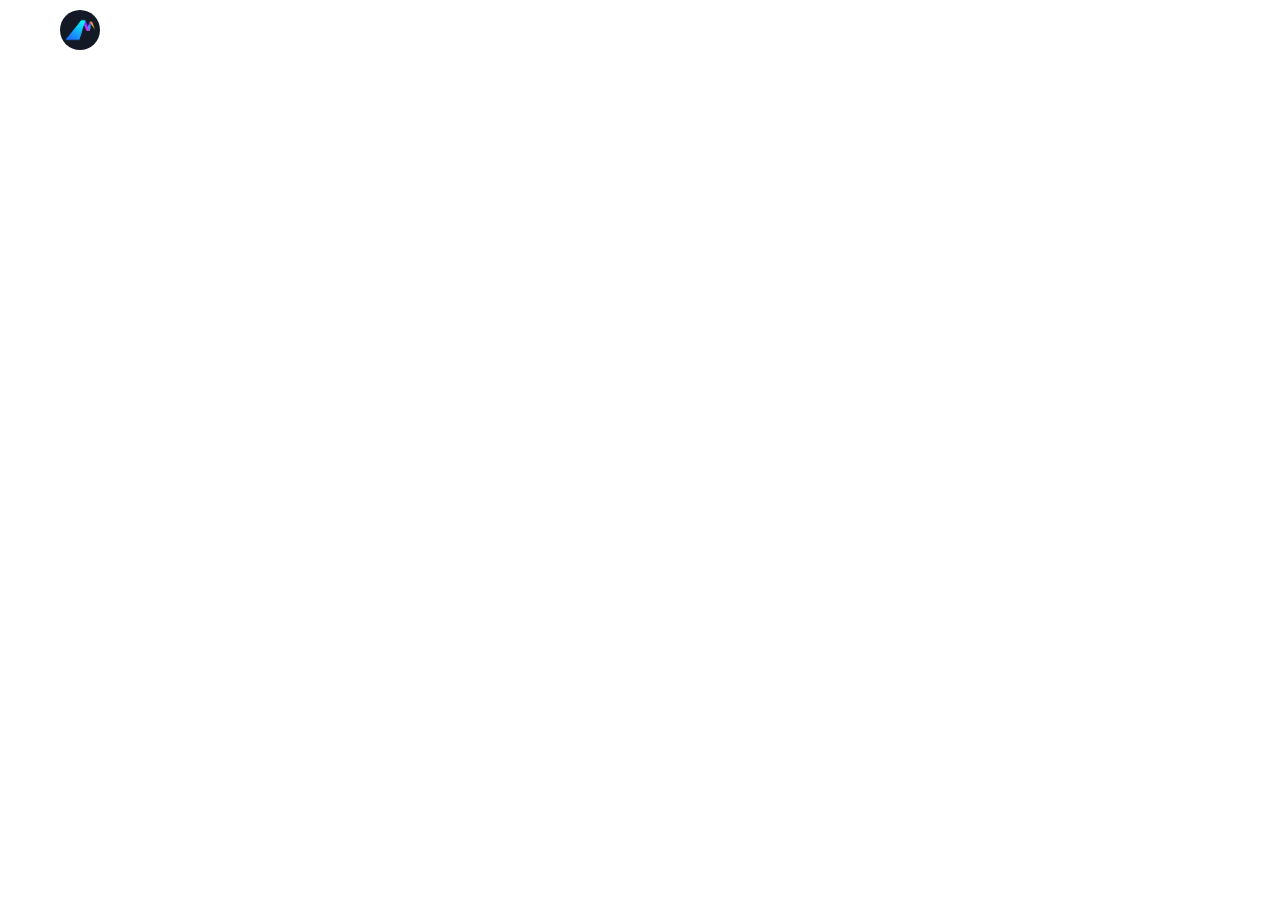
==== about.html @ 9a9ffdd8 "提交所有更改" ====
<!DOCTYPE html>
<html lang="zh">
<head>
    <meta charset="UTF-8">
    <meta name="viewport" content="width=device-width, initial-scale=1.0">
    <title>Walden - 关于我</title>
    <link rel="stylesheet" href="styles.css">
    <link rel="stylesheet" href="styles.css">
</head>
<body>
    <header class="navbar">
        <div class="logo"><img src="images/profile/logo.png" alt="网站 Logo" style="height: 40px;"></div>
        <ul>
            <li><a href="../index.html">首页</a></li>
            <li><a href="../portfolio.html">我的作品</a></li>
            <li><a href="../blog.html">我的博客</a></li>
            <li><a href="../projects.html">我的项目</a></li>
            <li><a href="#">关于我</a></li>
        </ul>
    </header>
    <div class="content">
        <h1>关于我</h1>
        <p>这里是关于我的信息。</p>
    </div>
</body>
</html>
---- styles.css ----
body, html {
    margin: 0;
    padding: 0;
    height: 100%;
    overflow: hidden;
}

.gradient-background {
    position: absolute;
    top: 0;
    left: 0;
    width: 100%;
    height: 100%;
    background: linear-gradient(270deg, #4c6ef5, #a855f7);
    background-size: 400% 400%;
    animation: gradient 15s ease infinite;
    z-index: 0; /* 确保背景在最底层 */
}

@keyframes gradient {
    0% { background-position: 0% 50%; }
    50% { background-position: 100% 50%; }
    100% { background-position: 0% 50%; }
}

.content {
    position: relative;
    z-index: 1;
    color: white;
    display: flex;
    justify-content: center;
    align-items: center;
    height: 100%;
    font-size: 48px;
    flex-direction: column;
}

.navbar {
    position: absolute;
    top: 0;
    left: 0;
    width: 100%;
    background-color: rgba(255, 255, 255, 0.2); /* 调整背景颜色为半透明白色 */
    backdrop-filter: blur(10px); /* 添加毛玻璃效果 */
    padding: 10px 60px;
    display: flex;
    justify-content: space-between;
    align-items: center;
    box-sizing: border-box;
    z-index: 10; /* 确保导航栏在最上层 */
}

@media (max-width: 768px) {
    .navbar {
        padding: 10px 20px;
    }
}

.navbar ul {
    list-style: none;
    margin: 0;
    padding: 0;
    display: flex;
}

.navbar li {
    margin-right: 20px;
}

.navbar a {
    color: white;
    text-decoration: none;
    padding: 10px;
    transition: background-color 0.3s;
}

.navbar a:hover,
.navbar a.active {
    background-color: rgba(255, 255, 255, 0.2);
    border-radius: 5px;
}

.logo {
    display: flex;
    align-items: center;
}

.logo img {
    height: 40px;
    border-radius: 50%;
    margin-right: 10px;
}

.logo span {
    color: white;
    font-size: 24px;
    margin-top: 5px;
}

.main-title {
    letter-spacing: 40px;
}

.subtitle {
    font-size: 18px;
    font-weight: 300;
}
---- styles.css ----
body, html {
    margin: 0;
    padding: 0;
    height: 100%;
    overflow: hidden;
}

.gradient-background {
    position: absolute;
    top: 0;
    left: 0;
    width: 100%;
    height: 100%;
    background: linear-gradient(270deg, #4c6ef5, #a855f7);
    background-size: 400% 400%;
    animation: gradient 15s ease infinite;
    z-index: 0; /* 确保背景在最底层 */
}

@keyframes gradient {
    0% { background-position: 0% 50%; }
    50% { background-position: 100% 50%; }
    100% { background-position: 0% 50%; }
}

.content {
    position: relative;
    z-index: 1;
    color: white;
    display: flex;
    justify-content: center;
    align-items: center;
    height: 100%;
    font-size: 48px;
    flex-direction: column;
}

.navbar {
    position: absolute;
    top: 0;
    left: 0;
    width: 100%;
    background-color: rgba(255, 255, 255, 0.2); /* 调整背景颜色为半透明白色 */
    backdrop-filter: blur(10px); /* 添加毛玻璃效果 */
    padding: 10px 60px;
    display: flex;
    justify-content: space-between;
    align-items: center;
    box-sizing: border-box;
    z-index: 10; /* 确保导航栏在最上层 */
}

@media (max-width: 768px) {
    .navbar {
        padding: 10px 20px;
    }
}

.navbar ul {
    list-style: none;
    margin: 0;
    padding: 0;
    display: flex;
}

.navbar li {
    margin-right: 20px;
}

.navbar a {
    color: white;
    text-decoration: none;
    padding: 10px;
    transition: background-color 0.3s;
}

.navbar a:hover,
.navbar a.active {
    background-color: rgba(255, 255, 255, 0.2);
    border-radius: 5px;
}

.logo {
    display: flex;
    align-items: center;
}

.logo img {
    height: 40px;
    border-radius: 50%;
    margin-right: 10px;
}

.logo span {
    color: white;
    font-size: 24px;
    margin-top: 5px;
}

.main-title {
    letter-spacing: 40px;
}

.subtitle {
    font-size: 18px;
    font-weight: 300;
}
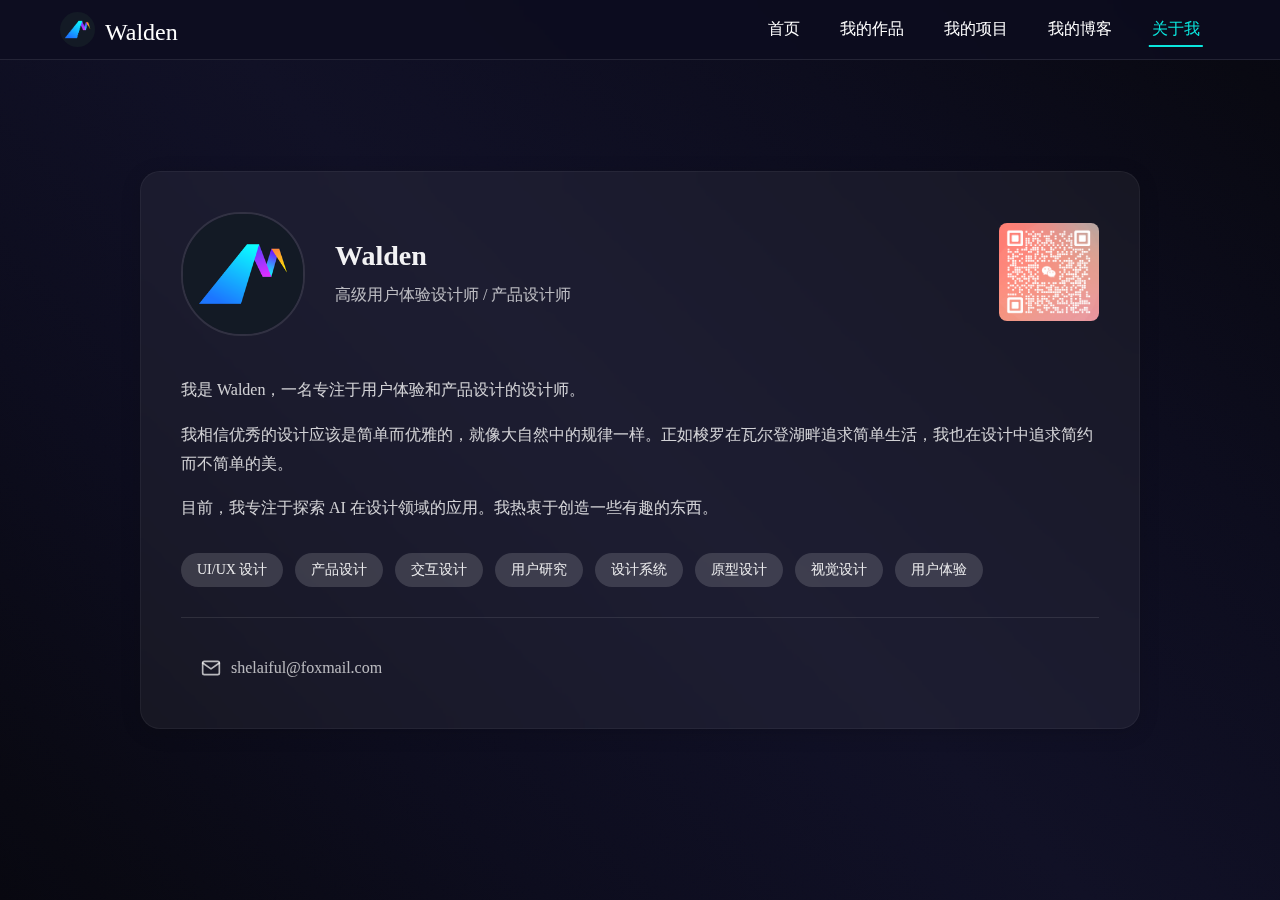
==== commit 80d55080: "基本功能完善" ====
--- a/about.html
+++ b/about.html
@@ -5,22 +5,217 @@
     <meta name="viewport" content="width=device-width, initial-scale=1.0">
     <title>Walden - 关于我</title>
     <link rel="stylesheet" href="styles.css">
-    <link rel="stylesheet" href="styles.css">
+    <style>
+        .content-container {
+            width: 100%;
+            height: 100vh;
+            overflow-y: auto;
+            scroll-snap-type: y mandatory;
+            scroll-behavior: smooth;
+            position: fixed;
+            top: 0;
+            left: 0;
+            z-index: 3;
+            display: flex;
+            justify-content: center;
+            align-items: center;
+        }
+
+        .about-container {
+            max-width: 1000px;
+            padding: 0 40px;
+        }
+
+        .about-content {
+            background: rgba(255, 255, 255, 0.05);
+            border-radius: 20px;
+            padding: 40px;
+            border: 1px solid rgba(255, 255, 255, 0.05);
+            box-shadow: 0 4px 20px rgba(0, 0, 0, 0.15);
+            backdrop-filter: blur(10px);
+        }
+
+        .profile-header {
+            display: flex;
+            align-items: center;
+            margin-bottom: 40px;
+            gap: 30px;
+        }
+
+        .profile-image {
+            width: 120px;
+            height: 120px;
+            border-radius: 60px;
+            object-fit: cover;
+            border: 2px solid rgba(255, 255, 255, 0.1);
+        }
+
+        .profile-info {
+            flex: 1;
+        }
+
+        .profile-info h1 {
+            font-size: 28px;
+            margin: 0 0 10px 0;
+            color: rgba(255, 255, 255, 0.95);
+        }
+
+        .profile-info p {
+            font-size: 16px;
+            color: rgba(255, 255, 255, 0.7);
+            margin: 0;
+            line-height: 1.6;
+        }
+
+        .wechat-qrcode {
+            margin-left: auto;
+            text-align: center;
+        }
+
+        .wechat-qrcode img {
+            width: 100px;
+            border-radius: 8px;
+        }
+
+        .about-text {
+            color: rgba(255, 255, 255, 0.8);
+            line-height: 1.8;
+            font-size: 16px;
+            margin-bottom: 30px;
+        }
+
+        .skills {
+            display: flex;
+            flex-wrap: wrap;
+            gap: 12px;
+            margin-top: 30px;
+        }
+
+        .skill-tag {
+            background: rgba(255, 255, 255, 0.1);
+            padding: 8px 16px;
+            border-radius: 20px;
+            font-size: 14px;
+            color: rgba(255, 255, 255, 0.9);
+            backdrop-filter: blur(5px);
+        }
+
+        .contact-info {
+            margin-top: 30px;
+        }
+
+        .email-link {
+            display: flex;
+            align-items: center;
+            gap: 10px;
+            color: rgba(255, 255, 255, 0.7);
+            text-decoration: none;
+        }
+
+        @media (max-width: 768px) {
+            .profile-header {
+                flex-direction: column;
+                text-align: center;
+            }
+
+            .wechat-qrcode {
+                margin: 20px auto 0;
+            }
+
+            .about-container {
+                padding: 0 20px;
+                margin: 80px auto 40px;
+            }
+        }
+    </style>
 </head>
 <body>
+    <canvas id="particleCanvas"></canvas>
+    <div id="backgroundCanvas"></div>
+    <div class="gradient-background"></div>
+
     <header class="navbar">
-        <div class="logo"><img src="images/profile/logo.png" alt="网站 Logo" style="height: 40px;"></div>
+        <a href="index.html" class="logo">
+            <img src="images/profile/logo.png" alt="网站 Logo">
+            <span>Walden</span>
+        </a>
         <ul>
-            <li><a href="../index.html">首页</a></li>
-            <li><a href="../portfolio.html">我的作品</a></li>
-            <li><a href="../blog.html">我的博客</a></li>
-            <li><a href="../projects.html">我的项目</a></li>
-            <li><a href="#">关于我</a></li>
+            <li><a href="index.html">首页</a></li>
+            <li><a href="portfolio.html">我的作品</a></li>
+            <li><a href="projects.html">我的项目</a></li>
+            <li><a href="blog.html">我的博客</a></li>
+            <li><a href="about.html" class="active">关于我</a></li>
         </ul>
     </header>
-    <div class="content">
-        <h1>关于我</h1>
-        <p>这里是关于我的信息。</p>
+
+    <div class="content-container">
+        <div class="about-container">
+            <div class="about-content">
+                <div class="profile-header">
+                    <img src="images/profile/logo.png" alt="个人照片" class="profile-image">
+                    <div class="profile-info">
+                        <h1>Walden</h1>
+                        <p>高级用户体验设计师 / 产品设计师</p>
+                    </div>
+                    <div class="wechat-qrcode">
+                        <img src="images/profile/wechat.jpg" alt="微信二维码">
+                    </div>
+                </div>
+
+                <div class="about-text">
+                    <p>我是 Walden，一名专注于用户体验和产品设计的设计师。</p>
+                    
+                    <p>我相信优秀的设计应该是简单而优雅的，就像大自然中的规律一样。正如梭罗在瓦尔登湖畔追求简单生活，我也在设计中追求简约而不简单的美。</p>
+                    
+                    <p>目前，我专注于探索 AI 在设计领域的应用。我热衷于创造一些有趣的东西。</p>
+                </div>
+
+                <div class="skills">
+                    <span class="skill-tag">UI/UX 设计</span>
+                    <span class="skill-tag">产品设计</span>
+                    <span class="skill-tag">交互设计</span>
+                    <span class="skill-tag">用户研究</span>
+                    <span class="skill-tag">设计系统</span>
+                    <span class="skill-tag">原型设计</span>
+                    <span class="skill-tag">视觉设计</span>
+                    <span class="skill-tag">用户体验</span>
+                </div>
+
+                <div class="contact-info">
+                    <a href="mailto:shelaiful@foxmail.com" class="email-link">
+                        <svg width="20" height="20" viewBox="0 0 24 24" fill="none" xmlns="http://www.w3.org/2000/svg">
+                            <path d="M4 4H20C21.1 4 22 4.9 22 6V18C22 19.1 21.1 20 20 20H4C2.9 20 2 19.1 2 18V6C2 4.9 2.9 4 4 4Z" stroke="currentColor" stroke-width="2" stroke-linecap="round" stroke-linejoin="round"/>
+                            <path d="M22 6L12 13L2 6" stroke="currentColor" stroke-width="2" stroke-linecap="round" stroke-linejoin="round"/>
+                        </svg>
+                        <span>shelaiful@foxmail.com</span>
+                    </a>
+                </div>
+            </div>
+        </div>
     </div>
+
+    <footer class="footer">
+        <a href="privacy-policy.html">隐私政策</a>
+    </footer>
+
+    <!-- 添加动态背景代码 -->
+    <script src="js/background-animation.js"></script>
+
+    <script>
+    // 页脚显示控制
+    const footer = document.querySelector('.footer');
+    const container = document.querySelector('.content-container');
+    
+    container.addEventListener('scroll', () => {
+        const scrollPosition = container.scrollTop + container.clientHeight;
+        const totalHeight = container.scrollHeight;
+        
+        if (totalHeight - scrollPosition < 50) {
+            footer.classList.add('visible');
+        } else {
+            footer.classList.remove('visible');
+        }
+    });
+    </script>
 </body>
 </html>
--- a/styles.css
+++ b/styles.css
@@ -1,20 +1,63 @@
-body, html {
+/* 公共背景样式 */
+#backgroundCanvas {
+    position: fixed;
+    top: 0;
+    left: 0;
+    width: 100%;
+    height: 100%;
+    z-index: -1;
+}
+
+.dynamic-shape {
+    transition: left 0.5s, top 0.5s;
+}
+
+body {
     margin: 0;
     padding: 0;
     height: 100%;
-    overflow: hidden;
+    background-color: #050508;
+    color: #fff;
+    overflow-x: hidden;
+}
+
+html {
+    margin: 0;
+    padding: 0;
+    height: 100%;
+    scroll-behavior: smooth;
+    scroll-snap-type: y mandatory;
+    overflow-y: scroll;
 }
 
 .gradient-background {
+    position: fixed;
+    top: 0;
+    left: 0;
+    width: 100%;
+    height: 100%;
+    background: linear-gradient(225deg, 
+        #080810 0%,
+        #0d0d1f 25%,
+        #111128 50%,
+        #0d0d1f 75%,
+        #080810 100%
+    );
+    opacity: 0.95;
+    z-index: 0;
+}
+
+.gradient-background::before {
+    content: '';
     position: absolute;
     top: 0;
     left: 0;
     width: 100%;
     height: 100%;
-    background: linear-gradient(270deg, #4c6ef5, #a855f7);
-    background-size: 400% 400%;
-    animation: gradient 15s ease infinite;
-    z-index: 0; /* 确保背景在最底层 */
+    background-image: url("data:image/svg+xml,%3Csvg viewBox='0 0 400 400' xmlns='http://www.w3.org/2000/svg'%3E%3Cfilter id='noiseFilter'%3E%3CfeTurbulence type='fractalNoise' baseFrequency='0.9' numOctaves='3' stitchTiles='stitch'/%3E%3C/filter%3E%3Crect width='100%25' height='100%25' filter='url(%23noiseFilter)'/%3E%3C/svg%3E");
+    opacity: 0.05;
+    pointer-events: none;
+    mix-blend-mode: overlay;
 }
 
 @keyframes gradient {
@@ -24,36 +67,39 @@
 }
 
 .content {
+    width: 100%;
     position: relative;
     z-index: 1;
     color: white;
     display: flex;
     justify-content: center;
     align-items: center;
-    height: 100%;
+    min-height: 100vh;
     font-size: 48px;
     flex-direction: column;
 }
 
 .navbar {
-    position: absolute;
-    top: 0;
-    left: 0;
-    width: 100%;
-    background-color: rgba(255, 255, 255, 0.2); /* 调整背景颜色为半透明白色 */
+    position: fixed;
+    top: 0;
+    left: 0;
+    width: 100%;
+    background-color: rgba(13, 13, 31, 0.8);
     backdrop-filter: blur(10px); /* 添加毛玻璃效果 */
-    padding: 10px 60px;
+    padding: 5px 50px;
+    height: 60px;
     display: flex;
     justify-content: space-between;
     align-items: center;
     box-sizing: border-box;
-    z-index: 10; /* 确保导航栏在最上层 */
-}
-
-@media (max-width: 768px) {
-    .navbar {
-        padding: 10px 20px;
-    }
+    z-index: 1001; /* 确保导航栏在最上层 */
+    border-bottom: 1px solid rgba(255, 255, 255, 0.1);
+}
+
+.logo img {
+    height: 40px;
+    border-radius: 50%;
+    margin-right: 10px;
 }
 
 .navbar ul {
@@ -71,22 +117,46 @@
     color: white;
     text-decoration: none;
     padding: 10px;
-    transition: background-color 0.3s;
+    transition: all 0.3s ease;
+    position: relative;
 }
 
 .navbar a:hover,
 .navbar a.active {
-    background-color: rgba(255, 255, 255, 0.2);
-    border-radius: 5px;
+    color: #0AE5DD;
+}
+
+.navbar a::after {
+    content: '';
+    position: absolute;
+    bottom: 0;
+    left: 50%;
+    width: 0;
+    height: 2px;
+    background: #0AE5DD;
+    transition: all 0.3s ease;
+    transform: translateX(-50%);
+}
+
+.navbar a:hover::after,
+.navbar a.active::after {
+    width: 80%;
 }
 
 .logo {
     display: flex;
     align-items: center;
+    cursor: pointer;
+    text-decoration: none;
+    color: white !important;
+}
+
+.logo:hover {
+    color: white !important;
 }
 
 .logo img {
-    height: 40px;
+    height: 35px;
     border-radius: 50%;
     margin-right: 10px;
 }
@@ -97,11 +167,587 @@
     margin-top: 5px;
 }
 
+.logo::after {
+    display: none;
+}
+
 .main-title {
-    letter-spacing: 40px;
+    font-size: 120px;
+    margin: 0 0 20px 0;
+    text-transform: uppercase;
+    font-weight: 800;
+    text-shadow: 0 0 10px rgba(255, 255, 255, 0.3);
+    font-family: Arial, sans-serif;
+    display: flex;
+    justify-content: center;
+}
+
+.main-title span {
+    display: inline-block;
+    margin: 0 0.4em;
+    transition: transform 0.3s cubic-bezier(0.34, 1.56, 0.64, 1);
+    background: linear-gradient(180deg, 
+        rgba(255, 255, 255, 0.95) 0%,
+        rgba(255, 255, 255, 0) 100%
+    );
+    -webkit-background-clip: text;
+    background-clip: text;
+    color: transparent;
+    position: relative;
+}
+
+.main-title span:nth-child(2) {  /* 选择字母 A */
+    background: linear-gradient(180deg, 
+        rgba(10, 229, 221, 0.95) 0%,  /* #0AE5DD */
+        rgba(10, 229, 221, 0) 100%
+    );
+    -webkit-background-clip: text;
+    background-clip: text;
+}
+
+.main-title span:hover {
+    animation: fallAndReturn 0.8s cubic-bezier(.17,.67,.83,.67);
+}
+
+@keyframes fallAndReturn {
+    0% {
+        transform: translateY(0);
+    }
+    40% {
+        transform: translateY(100px);
+        opacity: 0;
+    }
+    41% {
+        transform: translateY(-100px);
+        opacity: 0;
+    }
+    100% {
+        transform: translateY(0);
+        opacity: 1;
+    }
 }
 
 .subtitle {
     font-size: 18px;
     font-weight: 300;
-}
+    color: rgba(255, 255, 255, 0.6);
+    letter-spacing: 16px;
+}
+
+/* 添加动态背景容器样式 */
+#particleCanvas {
+    position: fixed;
+    top: 0;
+    left: 0;
+    width: 100%;
+    height: 100%;
+    z-index: 1;
+    pointer-events: none;
+}
+
+/* 添加一个透明的事件层来处理鼠标事件 */
+.mouse-events-layer {
+    position: fixed;
+    top: 0;
+    left: 0;
+    width: 100%;
+    height: 100%;
+    z-index: 2;
+    pointer-events: none; /* 默认不接收事件 */
+}
+
+/* 添加全屏滚动相关样式 */
+.section {
+    height: 100vh;
+    width: 100%;
+    display: flex;
+    flex-direction: column;
+    justify-content: center;
+    align-items: center;
+    scroll-snap-align: start;
+    position: relative;
+    overflow: hidden;
+    padding: 0;
+    opacity: 0;
+    transform: translateY(50px);
+    transition: opacity 0.5s cubic-bezier(0.4, 0, 0.2, 1),
+                transform 0.8s cubic-bezier(0.34, 1.56, 0.64, 1);
+}
+
+.section.active {
+    opacity: 1;
+    transform: translateY(0);
+}
+
+/* 为每个section添加不同的延迟,创造层次感 */
+.section:nth-child(1) { transition-delay: 0.2s; }
+.section:nth-child(2) { transition-delay: 0.4s; }
+.section:nth-child(3) { transition-delay: 0.6s; }
+.section:nth-child(4) { transition-delay: 0.8s; }
+
+/* 添加容器样式 */
+.content-container {
+    width: 100%;
+    height: 100vh;
+    overflow-y: auto;
+    scroll-snap-type: y mandatory;
+    scroll-behavior: smooth;
+    position: fixed;
+    top: 0;
+    left: 0;
+    z-index: 3; /* 确保内容在事件层之上 */
+}
+
+/* 保内容在固定容器中确显示 */
+.featured-works {
+    display: grid;
+    grid-template-columns: repeat(4, 1fr);
+    gap: 24px; /* 增加卡片间距 */
+    width: 1200px; /* 固定宽度 */
+    margin: 40px auto;
+    padding: 0;
+}
+
+/* 自定义滚动条样式 */
+.featured-works::-webkit-scrollbar {
+    width: 6px;
+}
+
+.featured-works::-webkit-scrollbar-track {
+    background: transparent;
+}
+
+.featured-works::-webkit-scrollbar-thumb {
+    background-color: rgba(255, 255, 255, 0.3);
+    border-radius: 3px;
+}
+
+/* 优化卡片样式 */
+.work-card {
+    background: rgba(13, 13, 31, 0.4);
+    border-radius: 16px;
+    overflow: hidden;
+    transition: all 0.5s ease;
+    border: 1px solid rgba(255, 255, 255, 0.05);
+    box-shadow: 0 4px 20px rgba(0, 0, 0, 0.15);
+    opacity: 0;
+}
+
+/* 为每个卡片添加不同的延迟，总时长控制在2秒内 */
+.section.active .work-card:nth-child(1) { 
+    transition-delay: 0.1s;
+}
+.section.active .work-card:nth-child(2) { 
+    transition-delay: 0.3s;
+}
+.section.active .work-card:nth-child(3) { 
+    transition-delay: 0.5s;
+}
+.section.active .work-card:nth-child(4) { 
+    transition-delay: 0.7s;
+}
+
+/* 当section激活时显示卡片 */
+.section.active .work-card {
+    opacity: 1;
+}
+
+/* 修改hover效果 */
+.work-card:hover {
+    transform: translateY(-8px);
+    border-color: rgba(255, 255, 255, 0.1);
+    box-shadow: 0 8px 30px rgba(0, 0, 0, 0.25);
+    background: rgba(13, 13, 31, 0.6);
+}
+
+/* 调整卡片图片大小 */
+.work-card img {
+    width: 100%;
+    height: 180px; /* 增加图片高度 */
+    object-fit: cover;
+    transition: transform 0.4s ease;
+}
+
+.work-card:hover img {
+    transform: scale(1.05);
+}
+
+/* 优化卡片内容样式 */
+.work-card-content {
+    padding: 20px; /* 增加内容区域内边距 */
+    background: rgba(13, 13, 31, 0.8);
+}
+
+.work-card h3 {
+    font-size: 18px; /* 增大标题字 */
+    margin: 0 0 10px 0;
+    color: rgba(255, 255, 255, 0.95);
+    font-weight: 500;
+}
+
+.work-card p {
+    font-size: 15px; /* 增大描述文字字号 */
+    margin: 0;
+    color: rgba(255, 255, 255, 0.7);
+    line-height: 1.5;
+}
+
+/* 调整响应式布局的断点和宽度 */
+@media (max-width: 1400px) {
+    .featured-works {
+        width: 90%;
+        max-width: 1200px;
+    }
+}
+
+@media (max-width: 1200px) {
+    .featured-works {
+        grid-template-columns: repeat(3, 1fr);
+    }
+}
+
+@media (max-width: 900px) {
+    .featured-works {
+        grid-template-columns: repeat(2, 1fr);
+    }
+}
+
+@media (max-width: 600px) {
+    .featured-works {
+        grid-template-columns: 1fr;
+        width: calc(100% - 40px);
+        padding: 0 20px;
+    }
+}
+
+/* 添加基础样式 */
+.section {
+    text-align: center;
+    color: #fff;
+}
+
+/* 首屏样式 */
+.hero-section {
+    display: flex;
+    flex-direction: column;
+    justify-content: center;
+    align-items: center;
+    justify-content: center;
+    padding-top: 0;
+}
+
+/* 调整作品展示区域的上下间距 */
+.section > h2 {
+    margin-top: 80px;
+    margin-bottom: 40px;
+}
+
+/* 调整卡片容器位置 */
+.featured-works {
+    margin-top: 0;
+    padding-top: 0;
+}
+
+/* 调标题样式 */
+.section-title {
+    font-size: 24px;
+    color: #fff;
+    margin-bottom: 60px;
+    text-shadow: 0 0 10px rgba(255, 255, 255, 0.3);
+    position: relative;
+}
+
+/* 添加标题下划线效果 */
+.section-title::after {
+    content: '';
+    position: absolute;
+    bottom: -10px;
+    left: 50%;
+    transform: translateX(-50%);
+    width: 40px;
+    height: 2px;
+    background: rgba(255, 255, 255, 0.3);
+}
+
+/* 调整作品展示区域容器 */
+.featured-works {
+    width: 1200px;
+    display: grid;
+    grid-template-columns: repeat(4, 1fr);
+    gap: 24px;
+    padding: 0;
+    margin: 0 auto;
+}
+
+/* 调整时间轴容器 */
+.timeline {
+    max-width: 800px;
+    margin: 0 auto;
+    padding: 0 20px;
+    position: relative;
+}
+
+/* 时间轴目样式 */
+.timeline-item {
+    position: relative;
+    padding: 20px 0 20px 40px;
+    border-left: 2px solid rgba(255, 255, 255, 0.2);
+    margin-left: 20px;
+    text-align: left;
+}
+
+/* 时间轴圆点 */
+.timeline-item::before {
+    content: '';
+    position: absolute;
+    left: -11px;
+    top: 24px;
+    width: 20px;
+    height: 20px;
+    border-radius: 50%;
+    background: #111128;
+    border: 2px solid rgba(255, 255, 255, 0.8);
+    box-shadow: 0 0 10px rgba(255, 255, 255, 0.2);
+    transition: all 0.3s ease;
+}
+
+/* 时间轴项目停效果 */
+.timeline-item:hover::before {
+    background: #1a1a3a;
+    transform: scale(1.2);
+    box-shadow: 0 0 15px rgba(255, 255, 255, 0.3);
+}
+
+/* 时间日期样式 */
+.timeline-date {
+    font-size: 0.9em;
+    color: rgba(255, 255, 255, 0.7);
+    margin-bottom: 8px;
+    font-weight: 500;
+}
+
+/* 时间轴内容样式 */
+.timeline-content {
+    color: rgba(255, 255, 255, 0.9);
+}
+
+.timeline-content h3 {
+    font-size: 20px;
+    margin: 0 0 10px 0;
+    color: rgba(255, 255, 255, 0.95);
+    font-weight: 500;
+}
+
+.timeline-content p {
+    font-size: 15px;
+    line-height: 1.6;
+    color: rgba(255, 255, 255, 0.7);
+    margin: 0;
+}
+
+/* 时间轴接线动画 */
+.timeline-item::after {
+    content: '';
+    position: absolute;
+    left: -2px;
+    top: 0;
+    height: 100%;
+    width: 2px;
+    background: linear-gradient(
+        to bottom,
+        rgba(255, 255, 255, 0) 0%,
+        rgba(255, 255, 255, 0.3) 50%,
+        rgba(255, 255, 255, 0) 100%
+    );
+    opacity: 0;
+    transition: opacity 0.3s ease;
+}
+
+.timeline-item:hover::after {
+    opacity: 1;
+}
+
+/* 响应式调整 */
+@media (max-width: 768px) {
+    .timeline {
+        padding: 0 15px;
+    }
+    
+    .timeline-item {
+        padding: 15px 0 15px 30px;
+        margin-left: 15px;
+    }
+    
+    .timeline-content h3 {
+        font-size: 18px;
+    }
+    
+    .timeline-content p {
+        font-size: 14px;
+    }
+}
+
+/* 首屏特殊样式 */
+.hero-section {
+    justify-content: center;
+    padding: 0;
+}
+
+/* 响应式调整 */
+@media (max-height: 800px) {
+    .section-title {
+        margin-bottom: 40px;
+    }
+}
+
+@media (max-width: 1400px) {
+    .featured-works {
+        width: 90%;
+        max-width: 1200px;
+    }
+}
+
+/* 修改页脚样式 */
+.footer {
+    position: fixed;
+    bottom: 0;
+    left: 0;
+    width: 100%;
+    padding: 15px 0;
+    background: rgba(13, 13, 31, 0.8);
+    backdrop-filter: blur(10px);
+    border-top: 1px solid rgba(255, 255, 255, 0.1);
+    z-index: 1001; /* 确保页脚在最上层 */
+    text-align: center;
+    opacity: 0; /* 默认隐藏 */
+    transition: opacity 0.3s ease;
+    pointer-events: none; /* 默认不可点击 */
+}
+
+.footer.visible {
+    opacity: 1;
+    pointer-events: auto; /* 可以点击 */
+}
+
+.footer a {
+    color: rgba(255, 255, 255, 0.7);
+    text-decoration: none;
+    font-size: 14px;
+    transition: color 0.3s ease;
+}
+
+.footer a:hover {
+    color: rgba(255, 255, 255, 0.9);
+}
+
+.loading-screen {
+    position: fixed;
+    top: 0;
+    left: 0;
+    width: 100%;
+    height: 100%;
+    background: #050508;
+    z-index: 9999;
+    display: flex;
+    justify-content: center;
+    align-items: center;
+    transition: opacity 0.5s ease;
+}
+
+.loading-content {
+    text-align: center;
+}
+
+.loading-logo {
+    text-align: center;
+    display: flex;
+    justify-content: center;
+}
+
+.loading-logo > span {
+    font-size: 60px;
+    font-weight: 800;
+    letter-spacing: 2em;
+    text-transform: uppercase;
+    display: flex;
+    justify-content: center;
+    align-items: center;
+    padding-left: 2em;
+}
+
+.loading-logo span[data-letter] {
+    opacity: 1;
+    transition: color 0.3s ease, opacity 0.3s ease;
+    color: rgba(255, 255, 255, 0.3);
+    display: inline-block;
+    width: auto;
+    text-align: center;
+    margin: 0;
+}
+
+.loading-logo span[data-letter].active {
+    color: #0AE5DD;
+    opacity: 1;  /* 确保激活时完全不透明 */
+}
+
+.loading-bar {
+    width: calc(120px + 2em * 5);
+    height: 3px;
+    background: rgba(255, 255, 255, 0.1);
+    border-radius: 3px;
+    overflow: hidden;
+    margin-top: 30px;
+    position: relative;
+    left: 50%;
+    transform: translateX(-50%);
+}
+
+.loading-progress {
+    width: 0;
+    height: 100%;
+    background: #0AE5DD;
+    transition: width 0.3s ease;
+}
+
+.loading-screen.fade-out {
+    opacity: 0;
+    pointer-events: none;
+}
+
+/* 联系方式样式 */
+.contact-info {
+    margin-top: 40px;
+    padding-top: 30px;
+    border-top: 1px solid rgba(255, 255, 255, 0.1);
+    text-align: center;
+}
+
+.email-link {
+    display: inline-flex;
+    align-items: center;
+    gap: 10px;
+    color: rgba(255, 255, 255, 0.7);
+    text-decoration: none;
+    transition: all 0.3s ease;
+    padding: 10px 20px;
+    border-radius: 8px;
+}
+
+.email-link:hover {
+    color: #0AE5DD;
+    background: rgba(10, 229, 221, 0.1);
+}
+
+.email-link svg {
+    transition: transform 0.3s ease;
+}
+
+.email-link svg,
+.email-link span {
+    transition: transform 0.3s ease;
+}
+
+.email-link:hover svg,
+.email-link:hover span {
+    transform: translateY(-2px);
+}
